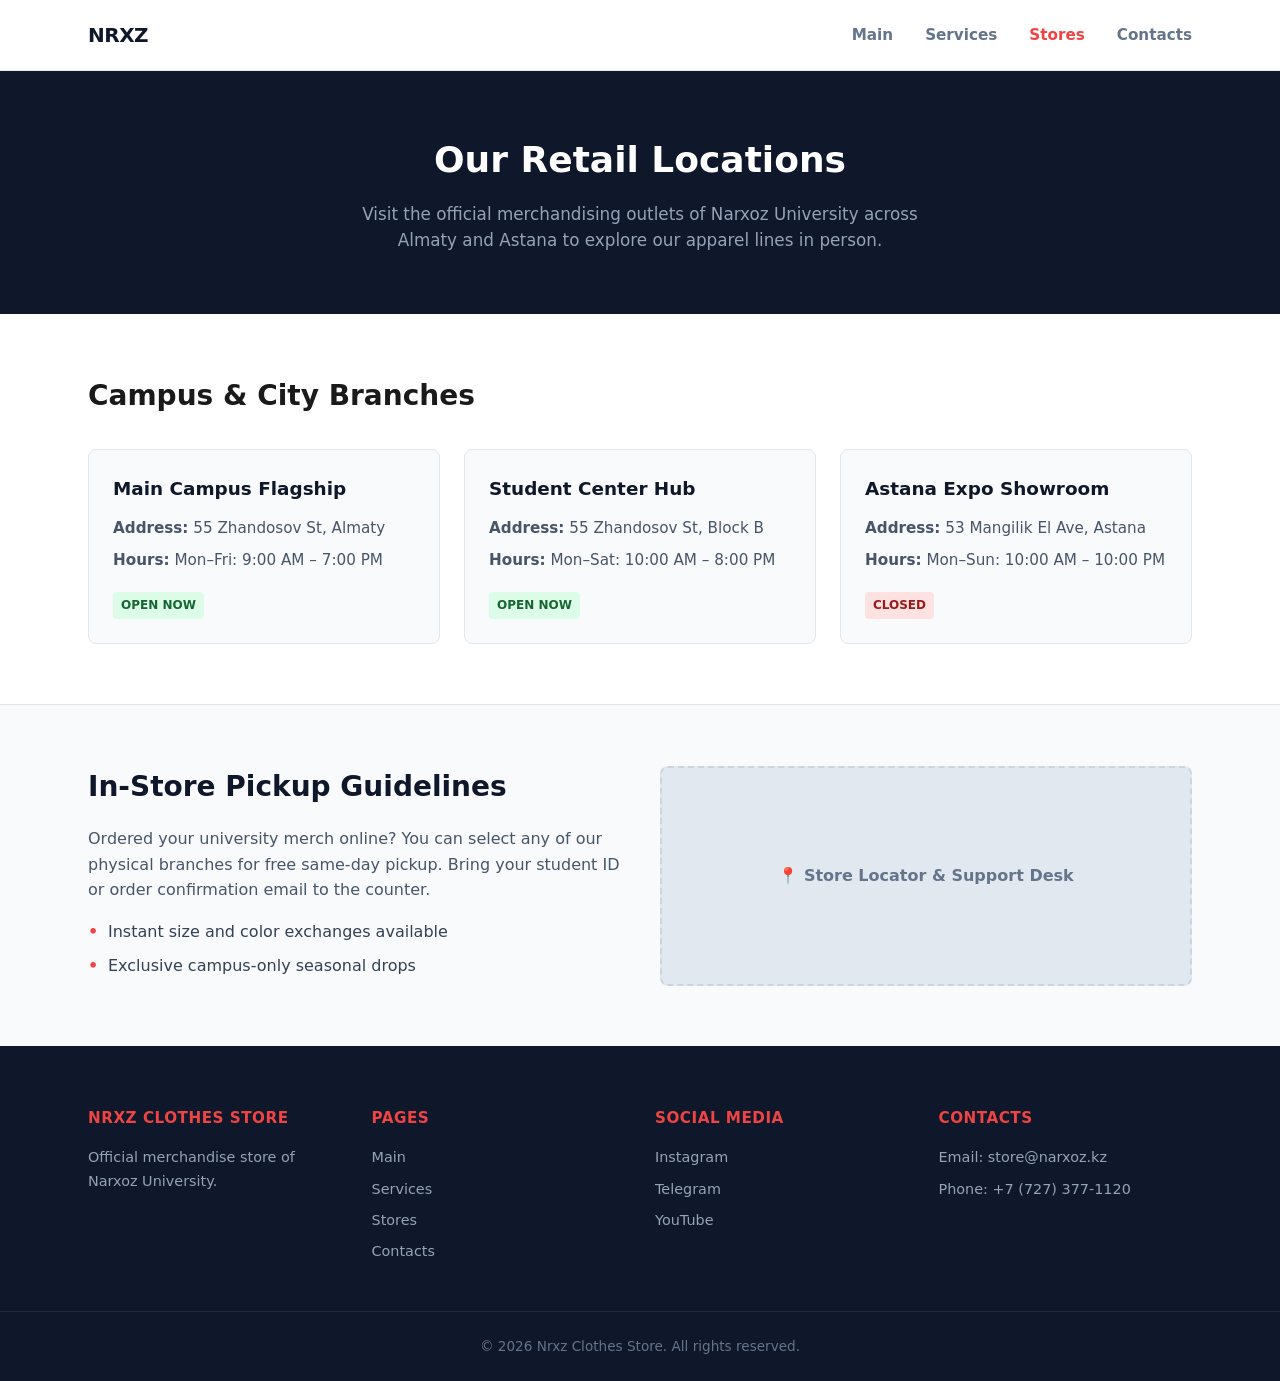
==== index.html @ 3aac46cf "Rename msite.html to index.html indexed" ====
<!DOCTYPE html>
<html lang="en">
<head>
    <meta charset="UTF-8">
    <meta name="viewport" content="width=device-width, initial-scale=1.0">
    <title>Stores - Nrxz Clothes Store</title>
    <link rel="stylesheet" href="styles.css">
</head>
<body>

    <!-- HEADER: Consistent across all pages -->
    <header class="site-header">
        <div class="site-header__inner">
            <a href="index.html" class="logo">NRXZ</a>
            
            <!-- Navigation menu with current page highlighted -->
            <nav aria-label="Main" class="nav-menu">
                <ul>
                    <li><a href="index.html">Main</a></li>
                    <li><a href="services.html">Services</a></li>
                    <li><a href="stores.html" class="active">Stores</a></li>
                    <li><a href="contacts.html">Contacts</a></li>
                </ul>
            </nav>

            <!-- Burger menu toggle for mobile devices -->
            <button class="burger-menu" aria-label="Toggle menu">
                <span></span>
                <span></span>
                <span></span>
            </button>
        </div>
    </header>

    <!-- MAIN CONTENT: Unique content of THIS page -->
    <main>
        
        <!-- SECTION 1: Centered Intro Layout (Unique structure 1) -->
        <section class="store-intro-section">
            <div class="container">
                <h2>Our Retail Locations</h2>
                <p>Visit the official merchandising outlets of Narxoz University across Almaty and Astana to explore our apparel lines in person.</p>
            </div>
        </section>

        <!-- SECTION 2: Multi-Column Card Grid Layout (Unique structure 2) -->
        <section class="store-branches-section">
            <div class="container">
                <h3>Campus & City Branches</h3>
                
                <div class="branches-grid">
                    <article class="branch-card">
                        <header>
                            <h4>Main Campus Flagship</h4>
                        </header>
                        <div class="branch-card__body">
                            <p><strong>Address:</strong> 55 Zhandosov St, Almaty</p>
                            <p><strong>Hours:</strong> Mon–Fri: 9:00 AM – 7:00 PM</p>
                            <span class="status-badge open">Open Now</span>
                        </div>
                    </article>

                    <article class="branch-card">
                        <header>
                            <h4>Student Center Hub</h4>
                        </header>
                        <div class="branch-card__body">
                            <p><strong>Address:</strong> 55 Zhandosov St, Block B</p>
                            <p><strong>Hours:</strong> Mon–Sat: 10:00 AM – 8:00 PM</p>
                            <span class="status-badge open">Open Now</span>
                        </div>
                    </article>

                    <article class="branch-card">
                        <header>
                            <h4>Astana Expo Showroom</h4>
                        </header>
                        <div class="branch-card__body">
                            <p><strong>Address:</strong> 53 Mangilik El Ave, Astana</p>
                            <p><strong>Hours:</strong> Mon–Sun: 10:00 AM – 10:00 PM</p>
                            <span class="status-badge closed">Closed</span>
                        </div>
                    </article>
                </div>
            </div>
        </section>

        <!-- SECTION 3: Split Row / Asymmetric Layout (Unique structure 3) -->
        <section class="pickup-info-section">
            <div class="container pickup-split">
                <div class="pickup-text-block">
                    <h3>In-Store Pickup Guidelines</h3>
                    <p>Ordered your university merch online? You can select any of our physical branches for free same-day pickup. Bring your student ID or order confirmation email to the counter.</p>
                    <ul>
                        <li>Instant size and color exchanges available</li>
                        <li>Exclusive campus-only seasonal drops</li>
                    </ul>
                </div>
                <div class="pickup-visual-block">
                    <div class="visual-box">
                        <p>📍 Store Locator & Support Desk</p>
                    </div>
                </div>
            </div>
        </section>

    </main>

    <!-- FOOTER: Consistent across all pages, multi-column on desktop, single column on mobile -->
    <footer class="site-footer">
        <div class="container footer-grid">
            <div class="footer-col">
                <h5>Nrxz Clothes Store</h5>
                <p>Official merchandise store of Narxoz University.</p>
            </div>
            <div class="footer-col">
                <h5>Pages</h5>
                <ul>
                    <li><a href="index.html">Main</a></li>
                    <li><a href="services.html">Services</a></li>
                    <li><a href="stores.html">Stores</a></li>
                    <li><a href="contacts.html">Contacts</a></li>
                </ul>
            </div>
            <div class="footer-col">
                <h5>Social Media</h5>
                <ul>
                    <li><a href="#">Instagram</a></li>
                    <li><a href="#">Telegram</a></li>
                    <li><a href="#">YouTube</a></li>
                </ul>
            </div>
            <div class="footer-col">
                <h5>Contacts</h5>
                <p>Email: store@narxoz.kz</p>
                <p>Phone: +7 (727) 377-1120</p>
            </div>
        </div>
        <div class="footer-bottom">
            <p>&copy; 2026 Nrxz Clothes Store. All rights reserved.</p>
        </div>
    </footer>

</body>
</html>
---- styles.css ----
*,
*::before,
*::after {
    box-sizing: border-box;
    margin: 0;
    padding: 0;
}

body {
    font-family: system-ui, -apple-system, BlinkMacSystemFont, "Segoe UI", Roboto, sans-serif;
    color: #1a1a1a;
    background-color: #f4f5f7;
    line-height: 1.6;
}

.container {
    max-width: 1152px;
    margin: 0 auto;
    padding: 0 24px;
}

a {
    text-decoration: none;
    color: inherit;
}

ul {
    list-style: none;
}
.site-header {
    background-color: #ffffff;
    border-bottom: 1px solid #e2e8f0;
    position: sticky;
    top: 0;
    z-index: 100;
}

.site-header__inner {
    display: flex;
    justify-content: space-between;
    align-items: center;
    height: 70px;
    max-width: 1152px;
    margin: 0 auto;
    padding: 0 24px;
}

.logo {
    font-size: 1.25rem;
    font-weight: 800;
    letter-spacing: -0.5px;
    color: #0f172a;
}

.nav-menu ul {
    display: flex;
    gap: 32px;
}

.nav-menu a {
    font-weight: 600;
    font-size: 0.95rem;
    color: #64748b;
    transition: color 0.2s;
}

.nav-menu a:hover,
.nav-menu a.active {
    color: #ef4444;
}

.burger-menu {
    display: none;
    background: none;
    border: none;
    cursor: pointer;
    flex-direction: column;
    gap: 5px;
}

.burger-menu span {
    display: block;
    width: 24px;
    height: 2px;
    background-color: #0f172a;
}
.store-intro-section {
    background-color: #0f172a;
    color: #ffffff;
    padding: 60px 0;
    text-align: center;
}

.store-intro-section h2 {
    font-size: 2.25rem;
    font-weight: 800;
    margin-bottom: 12px;
}

.store-intro-section p {
    color: #94a3b8;
    max-width: 600px;
    margin: 0 auto;
    font-size: 1.05rem;
}
.store-branches-section {
    padding: 60px 0;
    background-color: #ffffff;
}

.store-branches-section h3 {
    font-size: 1.75rem;
    font-weight: 700;
    margin-bottom: 30px;
}

.branches-grid {
    display: flex;
    gap: 24px;
}

.branch-card {
    flex: 1;
    background-color: #f8fafc;
    border: 1px solid #e2e8f0;
    border-radius: 8px;
    padding: 24px;
    display: flex;
    flex-direction: column;
    justify-content: space-between;
}

.branch-card header h4 {
    font-size: 1.15rem;
    font-weight: 700;
    margin-bottom: 12px;
    color: #0f172a;
}

.branch-card__body p {
    font-size: 0.95rem;
    color: #475569;
    margin-bottom: 8px;
}

.status-badge {
    display: inline-block;
    margin-top: 12px;
    font-size: 0.75rem;
    font-weight: 700;
    text-transform: uppercase;
    padding: 4px 8px;
    border-radius: 4px;
}

.status-badge.open {
    background-color: #dcfce7;
    color: #166534;
}

.status-badge.closed {
    background-color: #fee2e2;
    color: #991b1b;
}

.pickup-info-section {
    padding: 60px 0;
    background-color: #f8fafc;
    border-top: 1px solid #e2e8f0;
}

.pickup-split {
    display: flex;
    align-items: center;
    gap: 40px;
}

.pickup-text-block {
    flex: 1;
}

.pickup-text-block h3 {
    font-size: 1.75rem;
    font-weight: 700;
    margin-bottom: 16px;
    color: #0f172a;
}

.pickup-text-block p {
    color: #475569;
    margin-bottom: 16px;
}

.pickup-text-block ul li {
    position: relative;
    padding-left: 20px;
    color: #334155;
    margin-bottom: 8px;
}

.pickup-text-block ul li::before {
    content: "•";
    position: absolute;
    left: 0;
    color: #ef4444;
    font-weight: bold;
}

.pickup-visual-block {
    flex: 1;
}

.visual-box {
    background-color: #e2e8f0;
    border: 2px dashed #cbd5e1;
    height: 220px;
    border-radius: 8px;
    display: flex;
    align-items: center;
    justify-content: center;
    color: #64748b;
    font-weight: 600;
}
.site-footer {
    background-color: #0f172a;
    color: #ffffff;
    padding: 60px 0 24px;
}

.footer-grid {
    display: flex;
    justify-content: space-between;
    gap: 30px;
    margin-bottom: 40px;
}

.footer-col {
    flex: 1;
}

.footer-col h5 {
    font-size: 0.95rem;
    font-weight: 700;
    text-transform: uppercase;
    letter-spacing: 0.5px;
    margin-bottom: 16px;
    color: #ef4444;
}

.footer-col p, 
.footer-col li a {
    color: #94a3b8;
    font-size: 0.9rem;
    margin-bottom: 8px;
    display: block;
}

.footer-col li a:hover {
    color: #ffffff;
}

.footer-bottom {
    text-align: center;
    padding-top: 24px;
    border-top: 1px solid #1e293b;
    color: #64748b;
    font-size: 0.85rem;
}

/* Tablet view (768px to 1024px) */
@media (max-width: 1024px) {
    .branches-grid {
        flex-direction: column;
    }
    
    .pickup-split {
        flex-direction: column;
    }

    .footer-grid {
        flex-wrap: wrap;
    }

    .footer-col {
        flex: 45%;
        margin-bottom: 24px;
    }
}

/* Mobile view (Up to 767px) */
@media (max-width: 767px) {
    .nav-menu {
        display: none; /* Managed via JS mobile toggle in your full layout */
    }

    .burger-menu {
        display: flex;
    }

    .store-intro-section h2 {
        font-size: 1.8rem;
    }

    .footer-grid {
        flex-direction: column;
    }

    .footer-col {
        flex: 100%;
    }
}
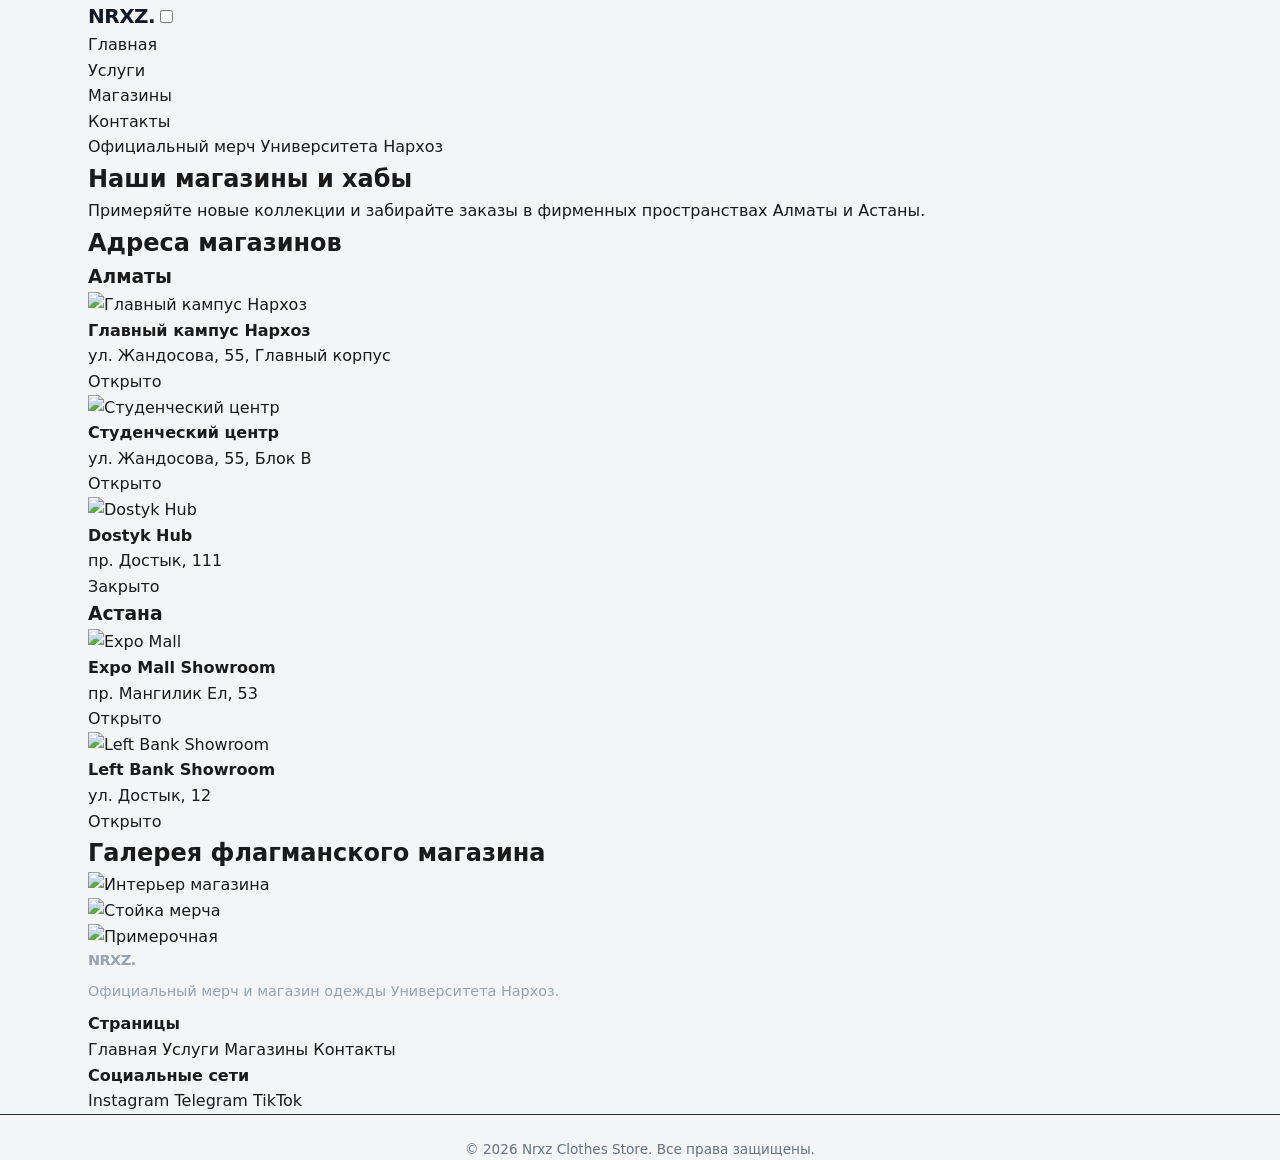
==== commit 67ba3f6c: "Translate index.html content to Russian Updated the language of the HTML document to Russian and tra" ====
--- a/index.html
+++ b/index.html
@@ -1,143 +1,155 @@
 <!DOCTYPE html>
-<html lang="en">
+<html lang="ru">
 <head>
     <meta charset="UTF-8">
+    <!-- Адаптив для мобильных устройств -->
     <meta name="viewport" content="width=device-width, initial-scale=1.0">
-    <title>Stores - Nrxz Clothes Store</title>
+    <title>Магазины — Nrxz Clothes Store</title>
     <link rel="stylesheet" href="styles.css">
 </head>
 <body>
 
-    <!-- HEADER: Consistent across all pages -->
-    <header class="site-header">
-        <div class="site-header__inner">
-            <a href="index.html" class="logo">NRXZ</a>
-            
-            <!-- Navigation menu with current page highlighted -->
-            <nav aria-label="Main" class="nav-menu">
-                <ul>
-                    <li><a href="index.html">Main</a></li>
-                    <li><a href="services.html">Services</a></li>
-                    <li><a href="stores.html" class="active">Stores</a></li>
-                    <li><a href="contacts.html">Contacts</a></li>
-                </ul>
-            </nav>
+    <!-- ===== ШАПКА (одинаковая на всех страницах) ===== -->
+    <header class="header">
+        <div class="container header-inner">
+            <a href="index.html" class="logo">NRXZ<span>.</span></a>
 
-            <!-- Burger menu toggle for mobile devices -->
-            <button class="burger-menu" aria-label="Toggle menu">
+            <!-- Чекбокс и метка для работы бургер-меню без JavaScript -->
+            <input type="checkbox" id="burger" class="burger-checkbox">
+            <label for="burger" class="burger" aria-label="Меню">
                 <span></span>
                 <span></span>
                 <span></span>
-            </button>
+            </label>
+
+            <!-- Навигационное меню -->
+            <nav class="nav">
+                <ul class="nav-list">
+                    <li><a href="index.html" class="nav-link">Главная</a></li>
+                    <li><a href="services.html" class="nav-link">Услуги</a></li>
+                    <li><a href="stores.html" class="nav-link active">Магазины</a></li>
+                    <li><a href="contacts.html" class="nav-link">Контакты</a></li>
+                </ul>
+            </nav>
         </div>
     </header>
 
-    <!-- MAIN CONTENT: Unique content of THIS page -->
     <main>
-        
-        <!-- SECTION 1: Centered Intro Layout (Unique structure 1) -->
-        <section class="store-intro-section">
+        <!-- ===== СЕКЦИЯ 1: Главный экран (Hero) для страницы магазинов ===== -->
+        <section class="hero-stores">
             <div class="container">
-                <h2>Our Retail Locations</h2>
-                <p>Visit the official merchandising outlets of Narxoz University across Almaty and Astana to explore our apparel lines in person.</p>
+                <span class="badge">Официальный мерч Университета Нархоз</span>
+                <h1 class="hero-title">Наши магазины и хабы</h1>
+                <p class="hero-subtitle">Примеряйте новые коллекции и забирайте заказы в фирменных пространствах Алматы и Астаны.</p>
             </div>
         </section>
 
-        <!-- SECTION 2: Multi-Column Card Grid Layout (Unique structure 2) -->
-        <section class="store-branches-section">
+        <!-- ===== СЕКЦИЯ 2: Список магазинов по городам (Горизонтальный скролл) ===== -->
+        <section class="section">
             <div class="container">
-                <h3>Campus & City Branches</h3>
-                
-                <div class="branches-grid">
-                    <article class="branch-card">
-                        <header>
-                            <h4>Main Campus Flagship</h4>
-                        </header>
-                        <div class="branch-card__body">
-                            <p><strong>Address:</strong> 55 Zhandosov St, Almaty</p>
-                            <p><strong>Hours:</strong> Mon–Fri: 9:00 AM – 7:00 PM</p>
-                            <span class="status-badge open">Open Now</span>
-                        </div>
-                    </article>
+                <h2 class="section-title">Адреса магазинов</h2>
 
-                    <article class="branch-card">
-                        <header>
-                            <h4>Student Center Hub</h4>
-                        </header>
-                        <div class="branch-card__body">
-                            <p><strong>Address:</strong> 55 Zhandosov St, Block B</p>
-                            <p><strong>Hours:</strong> Mon–Sat: 10:00 AM – 8:00 PM</p>
-                            <span class="status-badge open">Open Now</span>
-                        </div>
-                    </article>
+                <!-- Город Алматы -->
+                <div class="city-block">
+                    <h3 class="city-title">Алматы</h3>
+                    <div class="stores-scroll">
+                        <article class="store-card">
+                            <img src="https://images.unsplash.com/photo-1555529771-835f59fc5efe?w=600&auto=format&fit=crop&q=60" alt="Главный кампус Нархоз" class="store-img">
+                            <div class="store-body">
+                                <h4>Главный кампус Нархоз</h4>
+                                <p>ул. Жандосова, 55, Главный корпус</p>
+                                <span class="status open">Открыто</span>
+                            </div>
+                        </article>
 
-                    <article class="branch-card">
-                        <header>
-                            <h4>Astana Expo Showroom</h4>
-                        </header>
-                        <div class="branch-card__body">
-                            <p><strong>Address:</strong> 53 Mangilik El Ave, Astana</p>
-                            <p><strong>Hours:</strong> Mon–Sun: 10:00 AM – 10:00 PM</p>
-                            <span class="status-badge closed">Closed</span>
-                        </div>
-                    </article>
+                        <article class="store-card">
+                            <img src="https://images.unsplash.com/photo-1441986300917-64674bd600d8?w=600&auto=format&fit=crop&q=60" alt="Студенческий центр" class="store-img">
+                            <div class="store-body">
+                                <h4>Студенческий центр</h4>
+                                <p>ул. Жандосова, 55, Блок B</p>
+                                <span class="status open">Открыто</span>
+                            </div>
+                        </article>
+
+                        <article class="store-card">
+                            <img src="https://images.unsplash.com/photo-1567401893414-76b7b1e5a7a5?w=600&auto=format&fit=crop&q=60" alt="Dostyk Hub" class="store-img">
+                            <div class="store-body">
+                                <h4>Dostyk Hub</h4>
+                                <p>пр. Достык, 111</p>
+                                <span class="status closed">Закрыто</span>
+                            </div>
+                        </article>
+                    </div>
                 </div>
-            </div>
-        </section>
 
-        <!-- SECTION 3: Split Row / Asymmetric Layout (Unique structure 3) -->
-        <section class="pickup-info-section">
-            <div class="container pickup-split">
-                <div class="pickup-text-block">
-                    <h3>In-Store Pickup Guidelines</h3>
-                    <p>Ordered your university merch online? You can select any of our physical branches for free same-day pickup. Bring your student ID or order confirmation email to the counter.</p>
-                    <ul>
-                        <li>Instant size and color exchanges available</li>
-                        <li>Exclusive campus-only seasonal drops</li>
-                    </ul>
-                </div>
-                <div class="pickup-visual-block">
-                    <div class="visual-box">
-                        <p>📍 Store Locator & Support Desk</p>
+                <!-- Город Астана -->
+                <div class="city-block">
+                    <h3 class="city-title">Астана</h3>
+                    <div class="stores-scroll">
+                        <article class="store-card">
+                            <img src="https://images.unsplash.com/photo-1528698827591-e19ccd7bc23d?w=600&auto=format&fit=crop&q=60" alt="Expo Mall" class="store-img">
+                            <div class="store-body">
+                                <h4>Expo Mall Showroom</h4>
+                                <p>пр. Мангилик Ел, 53</p>
+                                <span class="status open">Открыто</span>
+                            </div>
+                        </article>
+
+                        <article class="store-card">
+                            <img src="https://images.unsplash.com/photo-1509631179647-0177331693ae?w=600&auto=format&fit=crop&q=60" alt="Left Bank Showroom" class="store-img">
+                            <div class="store-body">
+                                <h4>Left Bank Showroom</h4>
+                                <p>ул. Достык, 12</p>
+                                <span class="status open">Открыто</span>
+                            </div>
+                        </article>
                     </div>
                 </div>
             </div>
         </section>
 
+        <!-- ===== СЕКЦИЯ 3: Галерея главного магазина ===== -->
+        <section class="section section-light">
+            <div class="container">
+                <h2 class="section-title">Галерея флагманского магазина</h2>
+                <div class="gallery-grid">
+                    <div class="gallery-item large">
+                        <img src="https://images.unsplash.com/photo-1441986300917-64674bd600d8?w=1000&auto=format&fit=crop&q=80" alt="Интерьер магазина">
+                    </div>
+                    <div class="gallery-item">
+                        <img src="https://images.unsplash.com/photo-1555529771-835f59fc5efe?w=600&auto=format&fit=crop&q=80" alt="Стойка мерча">
+                    </div>
+                    <div class="gallery-item">
+                        <img src="https://images.unsplash.com/photo-1567401893414-76b7b1e5a7a5?w=600&auto=format&fit=crop&q=80" alt="Примерочная">
+                    </div>
+                </div>
+            </div>
+        </section>
     </main>
 
-    <!-- FOOTER: Consistent across all pages, multi-column on desktop, single column on mobile -->
-    <footer class="site-footer">
-        <div class="container footer-grid">
+    <!-- ===== ПОДВАЛ (одинаковый на всех страницах) ===== -->
+    <footer class="footer">
+        <div class="container footer-inner">
             <div class="footer-col">
-                <h5>Nrxz Clothes Store</h5>
-                <p>Official merchandise store of Narxoz University.</p>
+                <p class="logo">NRXZ<span>.</span></p>
+                <p>Официальный мерч и магазин одежды Университета Нархоз.</p>
             </div>
             <div class="footer-col">
-                <h5>Pages</h5>
-                <ul>
-                    <li><a href="index.html">Main</a></li>
-                    <li><a href="services.html">Services</a></li>
-                    <li><a href="stores.html">Stores</a></li>
-                    <li><a href="contacts.html">Contacts</a></li>
-                </ul>
+                <h4 class="footer-title">Страницы</h4>
+                <a href="index.html">Главная</a>
+                <a href="services.html">Услуги</a>
+                <a href="stores.html">Магазины</a>
+                <a href="contacts.html">Контакты</a>
             </div>
             <div class="footer-col">
-                <h5>Social Media</h5>
-                <ul>
-                    <li><a href="#">Instagram</a></li>
-                    <li><a href="#">Telegram</a></li>
-                    <li><a href="#">YouTube</a></li>
-                </ul>
-            </div>
-            <div class="footer-col">
-                <h5>Contacts</h5>
-                <p>Email: store@narxoz.kz</p>
-                <p>Phone: +7 (727) 377-1120</p>
+                <h4 class="footer-title">Социальные сети</h4>
+                <a href="#">Instagram</a>
+                <a href="#">Telegram</a>
+                <a href="#">TikTok</a>
             </div>
         </div>
         <div class="footer-bottom">
-            <p>&copy; 2026 Nrxz Clothes Store. All rights reserved.</p>
+            <p>&copy; 2026 Nrxz Clothes Store. Все права защищены.</p>
         </div>
     </footer>
 
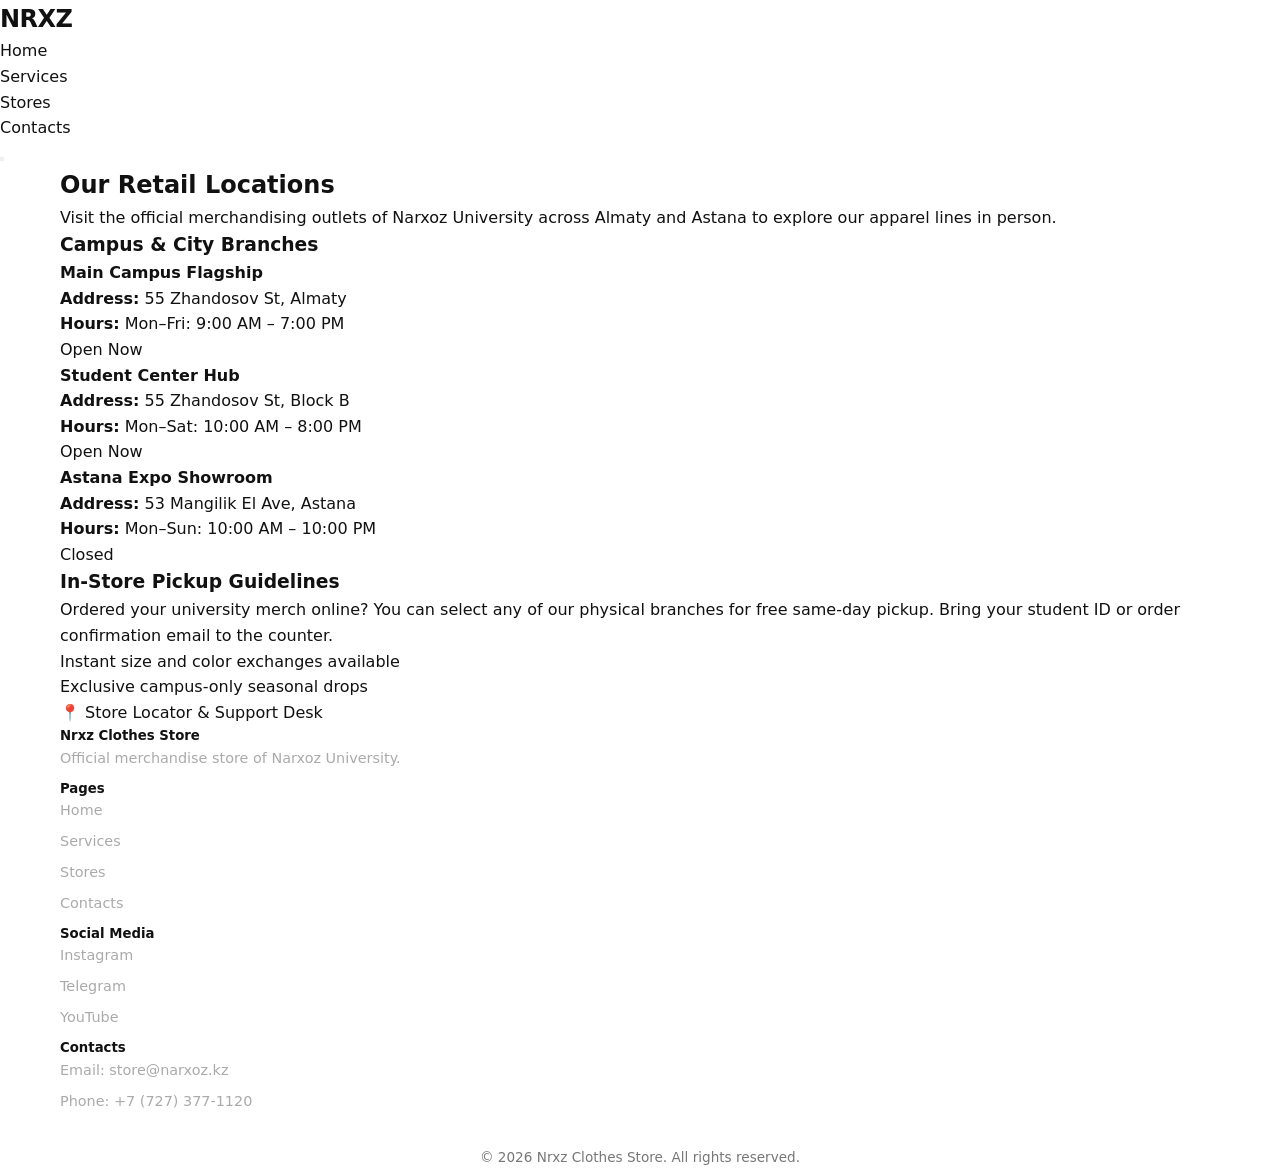
==== commit ef0ce3a0: "Translate HTML content to English and update structure Updated the language attribute, modified head" ====
--- a/index.html
+++ b/index.html
@@ -1,157 +1,152 @@
 <!DOCTYPE html>
-<html lang="ru">
+<html lang="en">
 <head>
     <meta charset="UTF-8">
-    <!-- Адаптив для мобильных устройств -->
     <meta name="viewport" content="width=device-width, initial-scale=1.0">
-    <title>Магазины — Nrxz Clothes Store</title>
+    <title>Stores - Nrxz Clothes Store</title>
     <link rel="stylesheet" href="styles.css">
 </head>
 <body>
 
-    <!-- ===== ШАПКА (одинаковая на всех страницах) ===== -->
-    <header class="header">
-        <div class="container header-inner">
-            <a href="index.html" class="logo">NRXZ<span>.</span></a>
+    <!-- HEADER -->
+    <header class="site-header">
+        <div class="site-header__inner">
+            <a href="index.html" class="logo">NRXZ</a>
+            
+            <!-- Навигационное меню -->
+            <nav aria-label="Main" class="nav-menu" id="navMenu">
+                <ul>
+                    <li><a href="index.html">Home</a></li>
+                    <li><a href="services.html">Services</a></li>
+                    <li><a href="stores.html" class="active">Stores</a></li>
+                    <li><a href="contacts.html">Contacts</a></li>
+                </ul>
+            </nav>
 
-            <!-- Чекбокс и метка для работы бургер-меню без JavaScript -->
-            <input type="checkbox" id="burger" class="burger-checkbox">
-            <label for="burger" class="burger" aria-label="Меню">
+            <!-- Кнопка бургер-меню для мобильных устройств -->
+            <button class="burger-menu" id="burgerBtn" aria-label="Toggle menu">
                 <span></span>
                 <span></span>
                 <span></span>
-            </label>
-
-            <!-- Навигационное меню -->
-            <nav class="nav">
-                <ul class="nav-list">
-                    <li><a href="index.html" class="nav-link">Главная</a></li>
-                    <li><a href="services.html" class="nav-link">Услуги</a></li>
-                    <li><a href="stores.html" class="nav-link active">Магазины</a></li>
-                    <li><a href="contacts.html" class="nav-link">Контакты</a></li>
-                </ul>
-            </nav>
+            </button>
         </div>
     </header>
 
+    <!-- MAIN CONTENT -->
     <main>
-        <!-- ===== СЕКЦИЯ 1: Главный экран (Hero) для страницы магазинов ===== -->
-        <section class="hero-stores">
+        <!-- Секция 1 -->
+        <section class="store-intro-section">
             <div class="container">
-                <span class="badge">Официальный мерч Университета Нархоз</span>
-                <h1 class="hero-title">Наши магазины и хабы</h1>
-                <p class="hero-subtitle">Примеряйте новые коллекции и забирайте заказы в фирменных пространствах Алматы и Астаны.</p>
+                <h2>Our Retail Locations</h2>
+                <p>Visit the official merchandising outlets of Narxoz University across Almaty and Astana to explore our apparel lines in person.</p>
             </div>
         </section>
 
-        <!-- ===== СЕКЦИЯ 2: Список магазинов по городам (Горизонтальный скролл) ===== -->
-        <section class="section">
+        <!-- Секция 2 -->
+        <section class="store-branches-section">
             <div class="container">
-                <h2 class="section-title">Адреса магазинов</h2>
+                <h3>Campus & City Branches</h3>
+                
+                <div class="branches-grid">
+                    <article class="branch-card">
+                        <header>
+                            <h4>Main Campus Flagship</h4>
+                        </header>
+                        <div class="branch-card__body">
+                            <p><strong>Address:</strong> 55 Zhandosov St, Almaty</p>
+                            <p><strong>Hours:</strong> Mon–Fri: 9:00 AM – 7:00 PM</p>
+                            <span class="status-badge open">Open Now</span>
+                        </div>
+                    </article>
 
-                <!-- Город Алматы -->
-                <div class="city-block">
-                    <h3 class="city-title">Алматы</h3>
-                    <div class="stores-scroll">
-                        <article class="store-card">
-                            <img src="https://images.unsplash.com/photo-1555529771-835f59fc5efe?w=600&auto=format&fit=crop&q=60" alt="Главный кампус Нархоз" class="store-img">
-                            <div class="store-body">
-                                <h4>Главный кампус Нархоз</h4>
-                                <p>ул. Жандосова, 55, Главный корпус</p>
-                                <span class="status open">Открыто</span>
-                            </div>
-                        </article>
+                    <article class="branch-card">
+                        <header>
+                            <h4>Student Center Hub</h4>
+                        </header>
+                        <div class="branch-card__body">
+                            <p><strong>Address:</strong> 55 Zhandosov St, Block B</p>
+                            <p><strong>Hours:</strong> Mon–Sat: 10:00 AM – 8:00 PM</p>
+                            <span class="status-badge open">Open Now</span>
+                        </div>
+                    </article>
 
-                        <article class="store-card">
-                            <img src="https://images.unsplash.com/photo-1441986300917-64674bd600d8?w=600&auto=format&fit=crop&q=60" alt="Студенческий центр" class="store-img">
-                            <div class="store-body">
-                                <h4>Студенческий центр</h4>
-                                <p>ул. Жандосова, 55, Блок B</p>
-                                <span class="status open">Открыто</span>
-                            </div>
-                        </article>
-
-                        <article class="store-card">
-                            <img src="https://images.unsplash.com/photo-1567401893414-76b7b1e5a7a5?w=600&auto=format&fit=crop&q=60" alt="Dostyk Hub" class="store-img">
-                            <div class="store-body">
-                                <h4>Dostyk Hub</h4>
-                                <p>пр. Достык, 111</p>
-                                <span class="status closed">Закрыто</span>
-                            </div>
-                        </article>
-                    </div>
-                </div>
-
-                <!-- Город Астана -->
-                <div class="city-block">
-                    <h3 class="city-title">Астана</h3>
-                    <div class="stores-scroll">
-                        <article class="store-card">
-                            <img src="https://images.unsplash.com/photo-1528698827591-e19ccd7bc23d?w=600&auto=format&fit=crop&q=60" alt="Expo Mall" class="store-img">
-                            <div class="store-body">
-                                <h4>Expo Mall Showroom</h4>
-                                <p>пр. Мангилик Ел, 53</p>
-                                <span class="status open">Открыто</span>
-                            </div>
-                        </article>
-
-                        <article class="store-card">
-                            <img src="https://images.unsplash.com/photo-1509631179647-0177331693ae?w=600&auto=format&fit=crop&q=60" alt="Left Bank Showroom" class="store-img">
-                            <div class="store-body">
-                                <h4>Left Bank Showroom</h4>
-                                <p>ул. Достык, 12</p>
-                                <span class="status open">Открыто</span>
-                            </div>
-                        </article>
-                    </div>
+                    <article class="branch-card">
+                        <header>
+                            <h4>Astana Expo Showroom</h4>
+                        </header>
+                        <div class="branch-card__body">
+                            <p><strong>Address:</strong> 53 Mangilik El Ave, Astana</p>
+                            <p><strong>Hours:</strong> Mon–Sun: 10:00 AM – 10:00 PM</p>
+                            <span class="status-badge closed">Closed</span>
+                        </div>
+                    </article>
                 </div>
             </div>
         </section>
 
-        <!-- ===== СЕКЦИЯ 3: Галерея главного магазина ===== -->
-        <section class="section section-light">
-            <div class="container">
-                <h2 class="section-title">Галерея флагманского магазина</h2>
-                <div class="gallery-grid">
-                    <div class="gallery-item large">
-                        <img src="https://images.unsplash.com/photo-1441986300917-64674bd600d8?w=1000&auto=format&fit=crop&q=80" alt="Интерьер магазина">
-                    </div>
-                    <div class="gallery-item">
-                        <img src="https://images.unsplash.com/photo-1555529771-835f59fc5efe?w=600&auto=format&fit=crop&q=80" alt="Стойка мерча">
-                    </div>
-                    <div class="gallery-item">
-                        <img src="https://images.unsplash.com/photo-1567401893414-76b7b1e5a7a5?w=600&auto=format&fit=crop&q=80" alt="Примерочная">
+        <!-- Секция 3 -->
+        <section class="pickup-info-section">
+            <div class="container pickup-split">
+                <div class="pickup-text-block">
+                    <h3>In-Store Pickup Guidelines</h3>
+                    <p>Ordered your university merch online? You can select any of our physical branches for free same-day pickup. Bring your student ID or order confirmation email to the counter.</p>
+                    <ul>
+                        <li>Instant size and color exchanges available</li>
+                        <li>Exclusive campus-only seasonal drops</li>
+                    </ul>
+                </div>
+                <div class="pickup-visual-block">
+                    <div class="visual-box">
+                        <p>📍 Store Locator & Support Desk</p>
                     </div>
                 </div>
             </div>
         </section>
     </main>
 
-    <!-- ===== ПОДВАЛ (одинаковый на всех страницах) ===== -->
-    <footer class="footer">
-        <div class="container footer-inner">
+    <!-- FOOTER -->
+    <footer class="site-footer">
+        <div class="container footer-grid">
             <div class="footer-col">
-                <p class="logo">NRXZ<span>.</span></p>
-                <p>Официальный мерч и магазин одежды Университета Нархоз.</p>
+                <h5>Nrxz Clothes Store</h5>
+                <p>Official merchandise store of Narxoz University.</p>
             </div>
             <div class="footer-col">
-                <h4 class="footer-title">Страницы</h4>
-                <a href="index.html">Главная</a>
-                <a href="services.html">Услуги</a>
-                <a href="stores.html">Магазины</a>
-                <a href="contacts.html">Контакты</a>
+                <h5>Pages</h5>
+                <ul>
+                    <li><a href="index.html">Home</a></li>
+                    <li><a href="services.html">Services</a></li>
+                    <li><a href="stores.html">Stores</a></li>
+                    <li><a href="contacts.html">Contacts</a></li>
+                </ul>
             </div>
             <div class="footer-col">
-                <h4 class="footer-title">Социальные сети</h4>
-                <a href="#">Instagram</a>
-                <a href="#">Telegram</a>
-                <a href="#">TikTok</a>
+                <h5>Social Media</h5>
+                <ul>
+                    <li><a href="#">Instagram</a></li>
+                    <li><a href="#">Telegram</a></li>
+                    <li><a href="#">YouTube</a></li>
+                </ul>
+            </div>
+            <div class="footer-col">
+                <h5>Contacts</h5>
+                <p>Email: store@narxoz.kz</p>
+                <p>Phone: +7 (727) 377-1120</p>
             </div>
         </div>
         <div class="footer-bottom">
-            <p>&copy; 2026 Nrxz Clothes Store. Все права защищены.</p>
+            <p>&copy; 2026 Nrxz Clothes Store. All rights reserved.</p>
         </div>
     </footer>
 
+    <!-- Простой JS для открытия мобильного меню -->
+    <script>
+        const burgerBtn = document.getElementById('burgerBtn');
+        const navMenu = document.getElementById('navMenu');
+
+        burgerBtn.addEventListener('click', () => {
+            navMenu.classList.toggle('active');
+        });
+    </script>
 </body>
 </html>
--- a/styles.css
+++ b/styles.css
@@ -1,6 +1,7 @@
-*,
-*::before,
-*::after {
+/* ==========================================
+   1. БАЗОВЫЕ СТИЛИ И СБРОС
+   ========================================== */
+* {
     box-sizing: border-box;
     margin: 0;
     padding: 0;
@@ -8,15 +9,15 @@
 
 body {
     font-family: system-ui, -apple-system, BlinkMacSystemFont, "Segoe UI", Roboto, sans-serif;
-    color: #1a1a1a;
-    background-color: #f4f5f7;
+    color: #111111;
+    background-color: #ffffff;
     line-height: 1.6;
 }
 
 .container {
-    max-width: 1152px;
+    max-width: 1200px;
     margin: 0 auto;
-    padding: 0 24px;
+    padding: 0 20px;
 }
 
 a {
@@ -27,285 +28,351 @@
 ul {
     list-style: none;
 }
-.site-header {
+
+/* ==========================================
+   2. ШАПКА И БУРГЕР-МЕНЮ (Через :checked)
+   ========================================== */
+.header {
     background-color: #ffffff;
-    border-bottom: 1px solid #e2e8f0;
+    border-bottom: 1px solid #e5e5e5;
     position: sticky;
     top: 0;
-    z-index: 100;
-}
-
-.site-header__inner {
+    z-index: 1000;
+}
+
+.header-inner {
     display: flex;
     justify-content: space-between;
     align-items: center;
-    height: 70px;
-    max-width: 1152px;
-    margin: 0 auto;
-    padding: 0 24px;
+    height: 75px;
 }
 
 .logo {
-    font-size: 1.25rem;
-    font-weight: 800;
+    font-size: 1.5rem;
+    font-weight: 900;
     letter-spacing: -0.5px;
-    color: #0f172a;
-}
-
-.nav-menu ul {
-    display: flex;
-    gap: 32px;
-}
-
-.nav-menu a {
+}
+
+.logo span {
+    color: #e63946;
+}
+
+/* Скрываем чекбокс бургера */
+.burger-checkbox {
+    display: none;
+}
+
+/* Иконка бургера */
+.burger {
+    display: none;
+    flex-direction: column;
+    justify-content: space-between;
+    width: 28px;
+    height: 20px;
+    cursor: pointer;
+    z-index: 1001;
+}
+
+.burger span {
+    display: block;
+    height: 2px;
+    width: 100%;
+    background-color: #111111;
+    transition: 0.3s;
+}
+
+.nav-list {
+    display: flex;
+    gap: 30px;
+}
+
+.nav-link {
     font-weight: 600;
     font-size: 0.95rem;
-    color: #64748b;
+    color: #666666;
     transition: color 0.2s;
 }
 
-.nav-menu a:hover,
-.nav-menu a.active {
-    color: #ef4444;
-}
-
-.burger-menu {
-    display: none;
-    background: none;
-    border: none;
-    cursor: pointer;
-    flex-direction: column;
-    gap: 5px;
-}
-
-.burger-menu span {
-    display: block;
-    width: 24px;
-    height: 2px;
-    background-color: #0f172a;
-}
-.store-intro-section {
-    background-color: #0f172a;
-    color: #ffffff;
-    padding: 60px 0;
+.nav-link:hover,
+.nav-link.active {
+    color: #111111;
+}
+
+/* ==========================================
+   3. УНИКАЛЬНЫЕ СЕКЦИИ СТРАНИЦЫ STORES
+   ========================================== */
+
+/* Секция 1: Hero */
+.hero-stores {
+    background-color: #f8f9fa;
+    padding: 80px 0;
     text-align: center;
-}
-
-.store-intro-section h2 {
-    font-size: 2.25rem;
-    font-weight: 800;
-    margin-bottom: 12px;
-}
-
-.store-intro-section p {
-    color: #94a3b8;
-    max-width: 600px;
-    margin: 0 auto;
-    font-size: 1.05rem;
-}
-.store-branches-section {
-    padding: 60px 0;
-    background-color: #ffffff;
-}
-
-.store-branches-section h3 {
-    font-size: 1.75rem;
-    font-weight: 700;
-    margin-bottom: 30px;
-}
-
-.branches-grid {
-    display: flex;
-    gap: 24px;
-}
-
-.branch-card {
-    flex: 1;
-    background-color: #f8fafc;
-    border: 1px solid #e2e8f0;
-    border-radius: 8px;
-    padding: 24px;
-    display: flex;
-    flex-direction: column;
-    justify-content: space-between;
-}
-
-.branch-card header h4 {
-    font-size: 1.15rem;
-    font-weight: 700;
-    margin-bottom: 12px;
-    color: #0f172a;
-}
-
-.branch-card__body p {
-    font-size: 0.95rem;
-    color: #475569;
-    margin-bottom: 8px;
-}
-
-.status-badge {
+    border-bottom: 1px solid #e5e5e5;
+}
+
+.badge {
     display: inline-block;
-    margin-top: 12px;
     font-size: 0.75rem;
     font-weight: 700;
     text-transform: uppercase;
-    padding: 4px 8px;
+    letter-spacing: 1px;
+    background-color: #111111;
+    color: #ffffff;
+    padding: 6px 12px;
     border-radius: 4px;
-}
-
-.status-badge.open {
-    background-color: #dcfce7;
-    color: #166534;
-}
-
-.status-badge.closed {
-    background-color: #fee2e2;
-    color: #991b1b;
-}
-
-.pickup-info-section {
-    padding: 60px 0;
-    background-color: #f8fafc;
-    border-top: 1px solid #e2e8f0;
-}
-
-.pickup-split {
-    display: flex;
-    align-items: center;
+    margin-bottom: 15px;
+}
+
+.hero-title {
+    font-size: 2.8rem;
+    font-weight: 900;
+    margin-bottom: 15px;
+    letter-spacing: -1px;
+}
+
+.hero-subtitle {
+    font-size: 1.1rem;
+    color: #666666;
+    max-width: 600px;
+    margin: 0 auto;
+}
+
+/* Секция 2: Города и скролл карточек магазинов */
+.section {
+    padding: 70px 0;
+}
+
+.section-light {
+    background-color: #f8f9fa;
+    border-top: 1px solid #e5e5e5;
+}
+
+.section-title {
+    font-size: 2rem;
+    font-weight: 800;
+    margin-bottom: 35px;
+}
+
+.city-block {
+    margin-bottom: 45px;
+}
+
+.city-title {
+    font-size: 1.4rem;
+    font-weight: 700;
+    margin-bottom: 20px;
+    border-bottom: 2px solid #111;
+    display: inline-block;
+    padding-bottom: 5px;
+}
+
+/* Контейнер горизонтальной прокрутки */
+.stores-scroll {
+    display: flex;
+    gap: 24px;
+    overflow-x: auto;
+    padding-bottom: 15px;
+    scroll-snap-type: x mandatory;
+}
+
+.store-card {
+    min-width: 330px;
+    max-width: 330px;
+    background: #ffffff;
+    border: 1px solid #e5e5e5;
+    border-radius: 8px;
+    overflow: hidden;
+    scroll-snap-align: start;
+    display: flex;
+    flex-direction: column;
+}
+
+.store-img {
+    width: 100%;
+    height: 190px;
+    object-fit: cover;
+}
+
+.store-body {
+    padding: 20px;
+    display: flex;
+    flex-direction: column;
+    gap: 8px;
+    flex: 1;
+}
+
+.store-body h4 {
+    font-size: 1.15rem;
+    font-weight: 700;
+}
+
+.store-body p {
+    font-size: 0.9rem;
+    color: #666666;
+}
+
+.status {
+    display: inline-block;
+    font-size: 0.75rem;
+    font-weight: 700;
+    text-transform: uppercase;
+    padding: 3px 8px;
+    border-radius: 4px;
+    margin-top: 8px;
+    width: fit-content;
+}
+
+.status.open {
+    background-color: #d1e7dd;
+    color: #0f5132;
+}
+
+.status.closed {
+    background-color: #f8d7da;
+    color: #842029;
+}
+
+/* Секция 3: Галерея */
+.gallery-grid {
+    display: flex;
+    gap: 20px;
+    height: 420px;
+}
+
+.gallery-item {
+    flex: 1;
+    border-radius: 8px;
+    overflow: hidden;
+}
+
+.gallery-item.large {
+    flex: 2;
+}
+
+.gallery-item img {
+    width: 100%;
+    height: 100%;
+    object-fit: cover;
+}
+
+/* ==========================================
+   4. ПОДВАЛ
+   ================================---------- */
+.footer {
+    background-color: #111111;
+    color: #ffffff;
+    padding: 70px 0 25px;
+}
+
+.footer-inner {
+    display: flex;
+    justify-content: space-between;
     gap: 40px;
-}
-
-.pickup-text-block {
-    flex: 1;
-}
-
-.pickup-text-block h3 {
-    font-size: 1.75rem;
-    font-weight: 700;
-    margin-bottom: 16px;
-    color: #0f172a;
-}
-
-.pickup-text-block p {
-    color: #475569;
-    margin-bottom: 16px;
-}
-
-.pickup-text-block ul li {
-    position: relative;
-    padding-left: 20px;
-    color: #334155;
-    margin-bottom: 8px;
-}
-
-.pickup-text-block ul li::before {
-    content: "•";
-    position: absolute;
-    left: 0;
-    color: #ef4444;
-    font-weight: bold;
-}
-
-.pickup-visual-block {
-    flex: 1;
-}
-
-.visual-box {
-    background-color: #e2e8f0;
-    border: 2px dashed #cbd5e1;
-    height: 220px;
-    border-radius: 8px;
-    display: flex;
-    align-items: center;
-    justify-content: center;
-    color: #64748b;
-    font-weight: 600;
-}
-.site-footer {
-    background-color: #0f172a;
-    color: #ffffff;
-    padding: 60px 0 24px;
-}
-
-.footer-grid {
-    display: flex;
-    justify-content: space-between;
-    gap: 30px;
-    margin-bottom: 40px;
+    margin-bottom: 50px;
 }
 
 .footer-col {
     flex: 1;
 }
 
-.footer-col h5 {
-    font-size: 0.95rem;
-    font-weight: 700;
-    text-transform: uppercase;
-    letter-spacing: 0.5px;
-    margin-bottom: 16px;
-    color: #ef4444;
-}
-
-.footer-col p, 
-.footer-col li a {
-    color: #94a3b8;
+.footer-col .logo {
+    margin-bottom: 12px;
+}
+
+.footer-col p {
+    color: #aaaaaa;
     font-size: 0.9rem;
     margin-bottom: 8px;
+}
+
+.footer-title {
+    font-size: 0.95rem;
+    text-transform: uppercase;
+    letter-spacing: 1px;
+    margin-bottom: 15px;
+}
+
+.footer-col a {
+    color: #aaaaaa;
     display: block;
-}
-
-.footer-col li a:hover {
+    font-size: 0.9rem;
+    margin-bottom: 8px;
+    transition: color 0.2s;
+}
+
+.footer-col a:hover {
     color: #ffffff;
 }
 
 .footer-bottom {
     text-align: center;
-    padding-top: 24px;
-    border-top: 1px solid #1e293b;
-    color: #64748b;
+    padding-top: 25px;
+    border-top: 1px solid rgba(255, 255, 255, 0.1);
+    color: #777777;
     font-size: 0.85rem;
 }
 
-/* Tablet view (768px to 1024px) */
+/* ==========================================
+   5. АДАПТИВНОСТЬ (Медиа-запросы)
+   ================================---------- */
+
+/* Планшеты (от 768px до 1024px) */
 @media (max-width: 1024px) {
-    .branches-grid {
+    .gallery-grid {
         flex-direction: column;
-    }
-    
-    .pickup-split {
+        height: auto;
+    }
+    .gallery-item, .gallery-item.large {
+        height: 250px;
+    }
+}
+
+/* Мобильные устройства (до 767px) */
+@media (max-width: 767px) {
+    .burger {
+        display: flex; /* Показываем иконку бургера на мобилках */
+    }
+
+    /* Меню скрыто по умолчанию и открывается через чекбокс */
+    .nav {
+        display: none;
+        position: absolute;
+        top: 75px;
+        left: 0;
+        width: 100%;
+        background-color: #ffffff;
+        border-bottom: 1px solid #e5e5e5;
+        padding: 20px 20px;
+        box-shadow: 0 10px 20px rgba(0,0,0,0.05);
+    }
+
+    .nav-list {
         flex-direction: column;
-    }
-
-    .footer-grid {
-        flex-wrap: wrap;
-    }
-
-    .footer-col {
-        flex: 45%;
-        margin-bottom: 24px;
-    }
-}
-
-/* Mobile view (Up to 767px) */
-@media (max-width: 767px) {
-    .nav-menu {
-        display: none; /* Managed via JS mobile toggle in your full layout */
-    }
-
-    .burger-menu {
-        display: flex;
-    }
-
-    .store-intro-section h2 {
-        font-size: 1.8rem;
-    }
-
-    .footer-grid {
+        gap: 16px;
+    }
+
+    /* Магия чистого CSS: если чекбокс отмечен, показываем блок .nav */
+    .burger-checkbox:checked ~ .nav {
+        display: block;
+    }
+
+    /* Анимация крестика для бургера при клике */
+    .burger-checkbox:checked ~ .burger span:nth-child(1) {
+        transform: translateY(9px) rotate(45deg);
+    }
+    .burger-checkbox:checked ~ .burger span:nth-child(2) {
+        opacity: 0;
+    }
+    .burger-checkbox:checked ~ .burger span:nth-child(3) {
+        transform: translateY(-9px) rotate(-45deg);
+    }
+
+    .hero-title {
+        font-size: 2rem;
+    }
+
+    .footer-inner {
         flex-direction: column;
-    }
-
-    .footer-col {
-        flex: 100%;
-    }
-}+        gap: 30px;
+    }
+}
